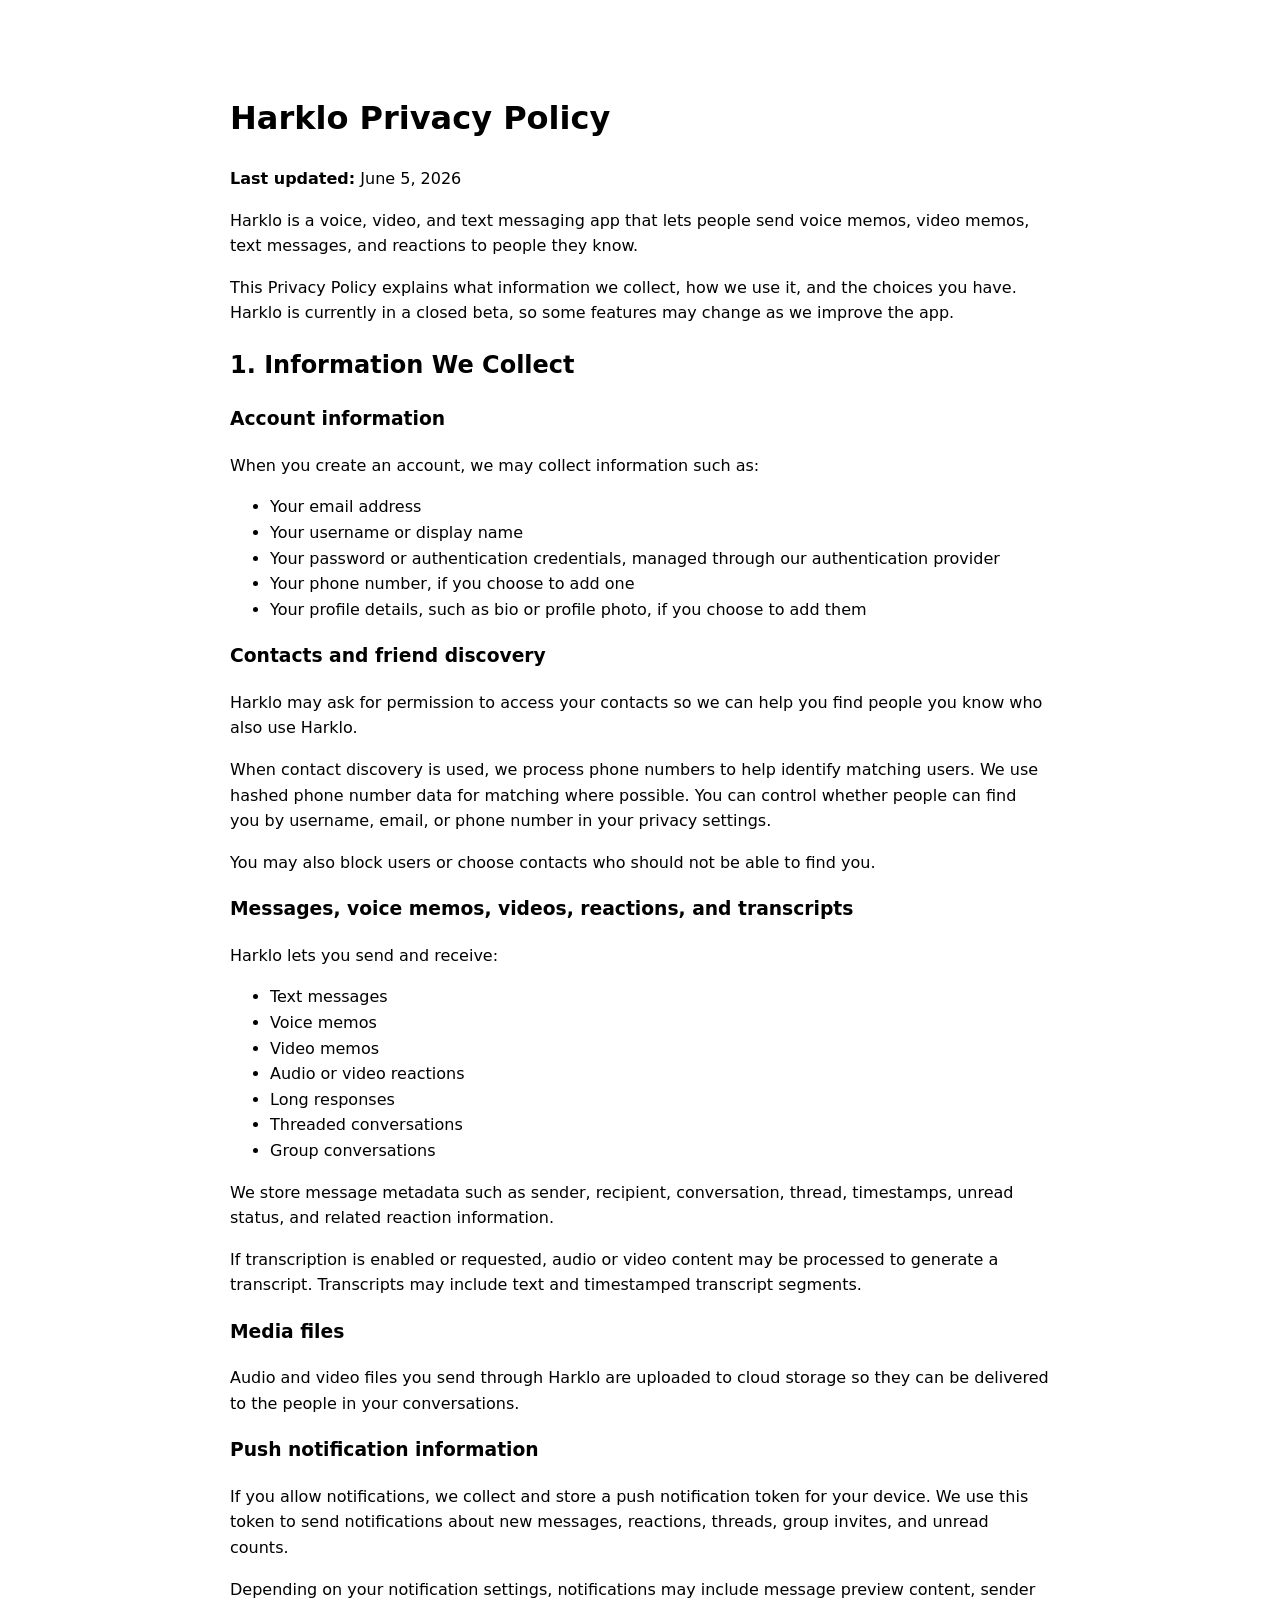
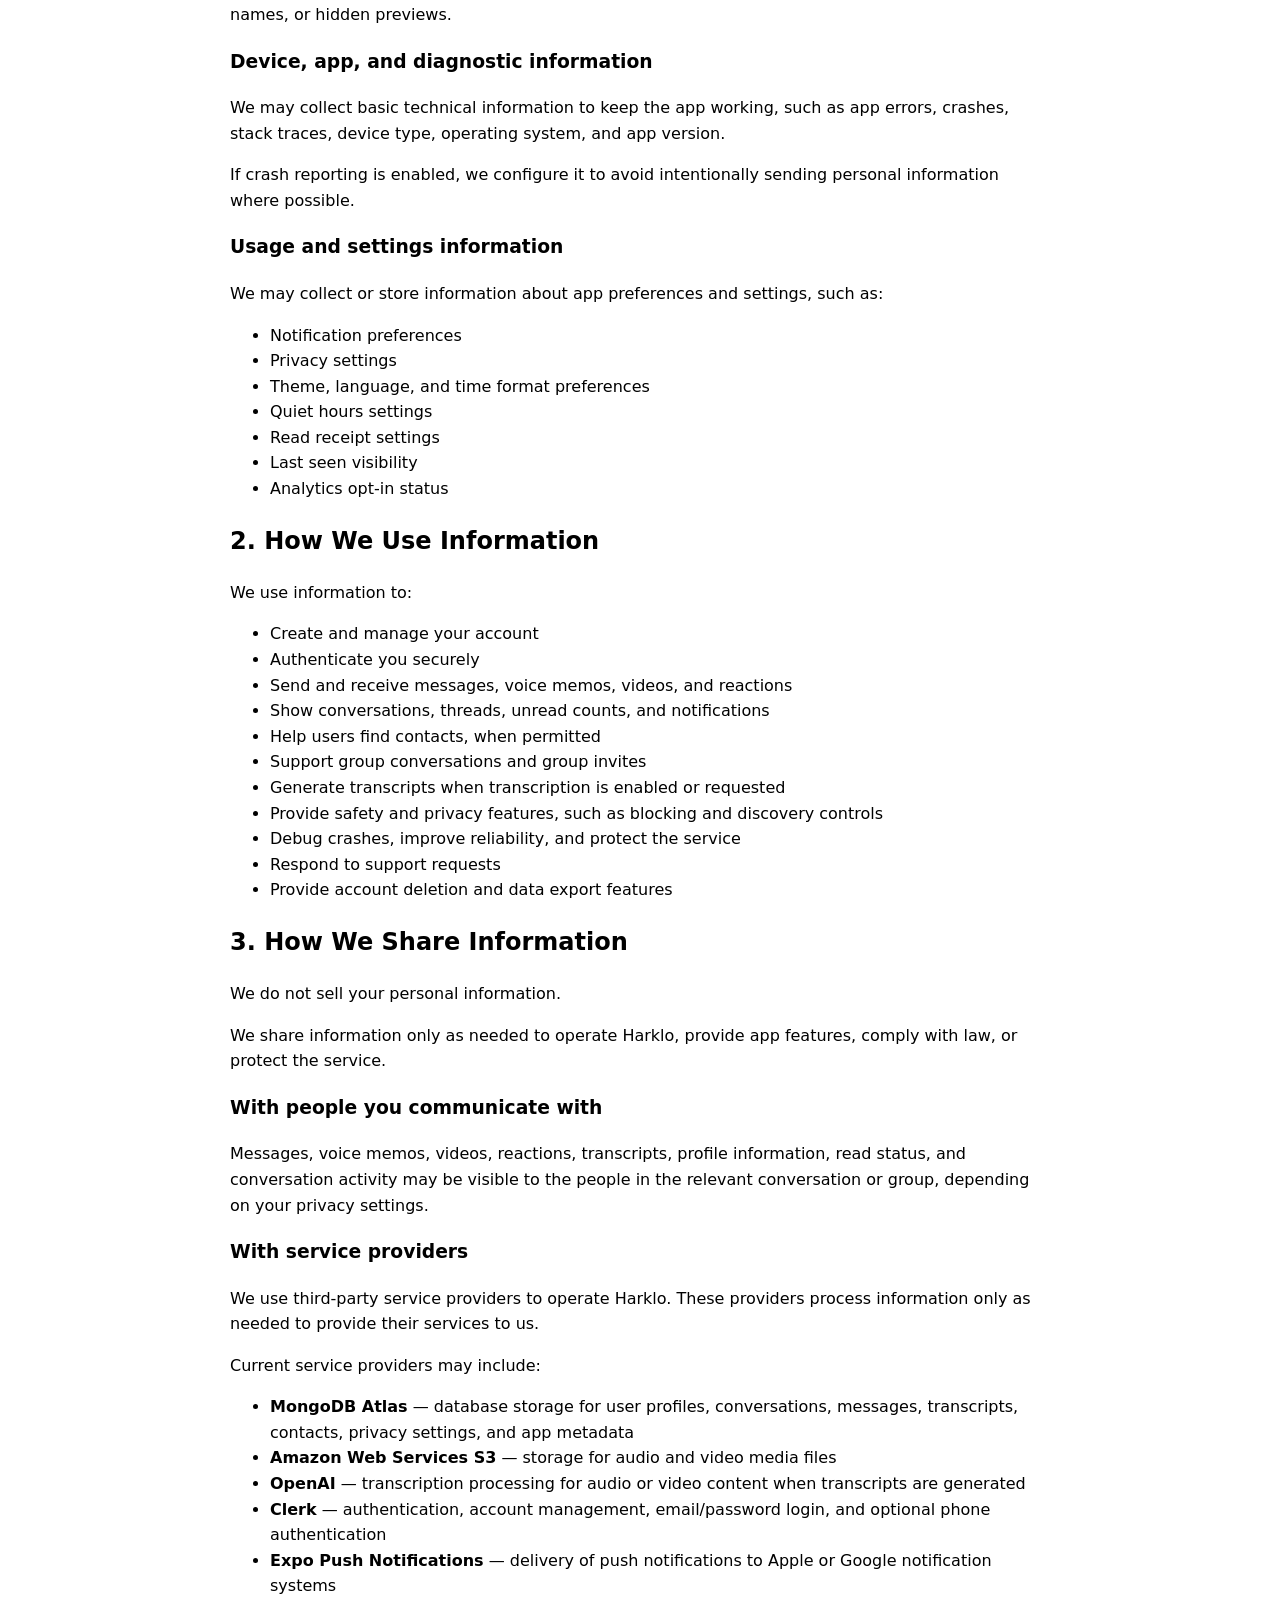
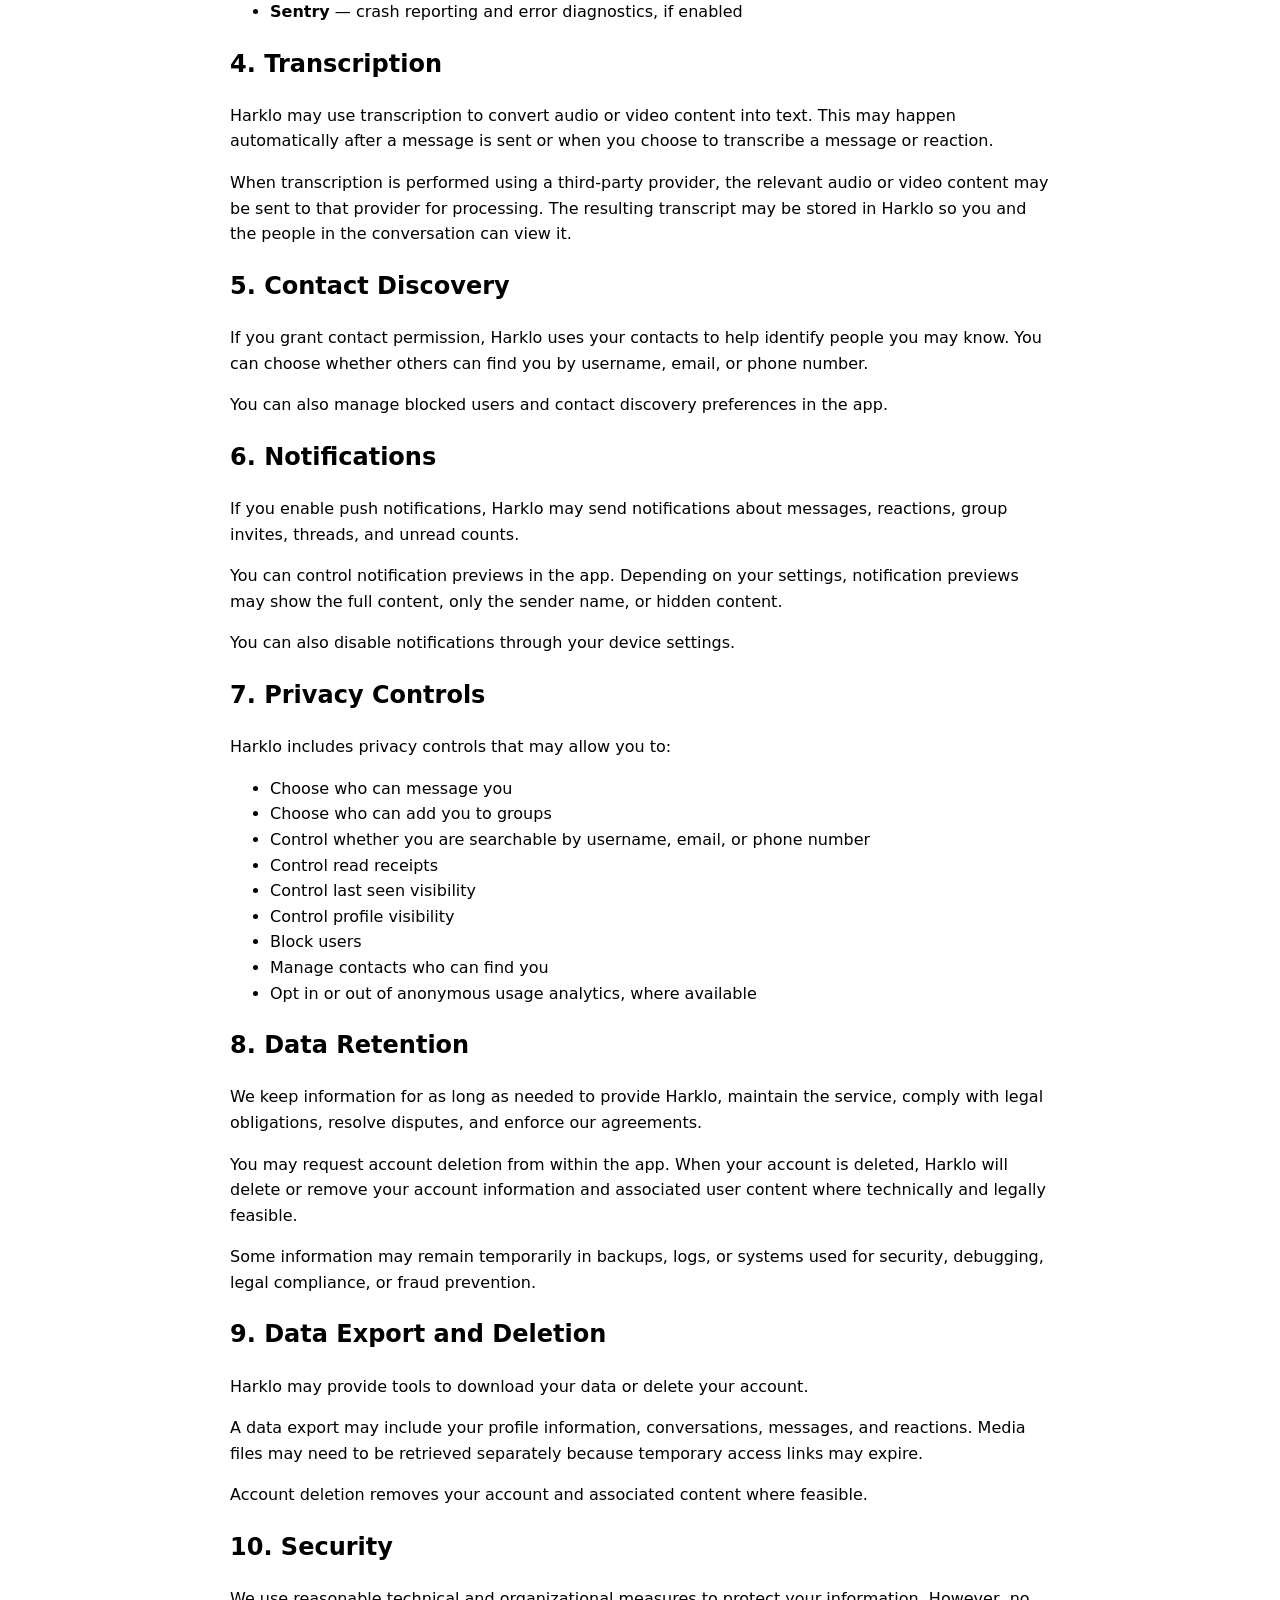
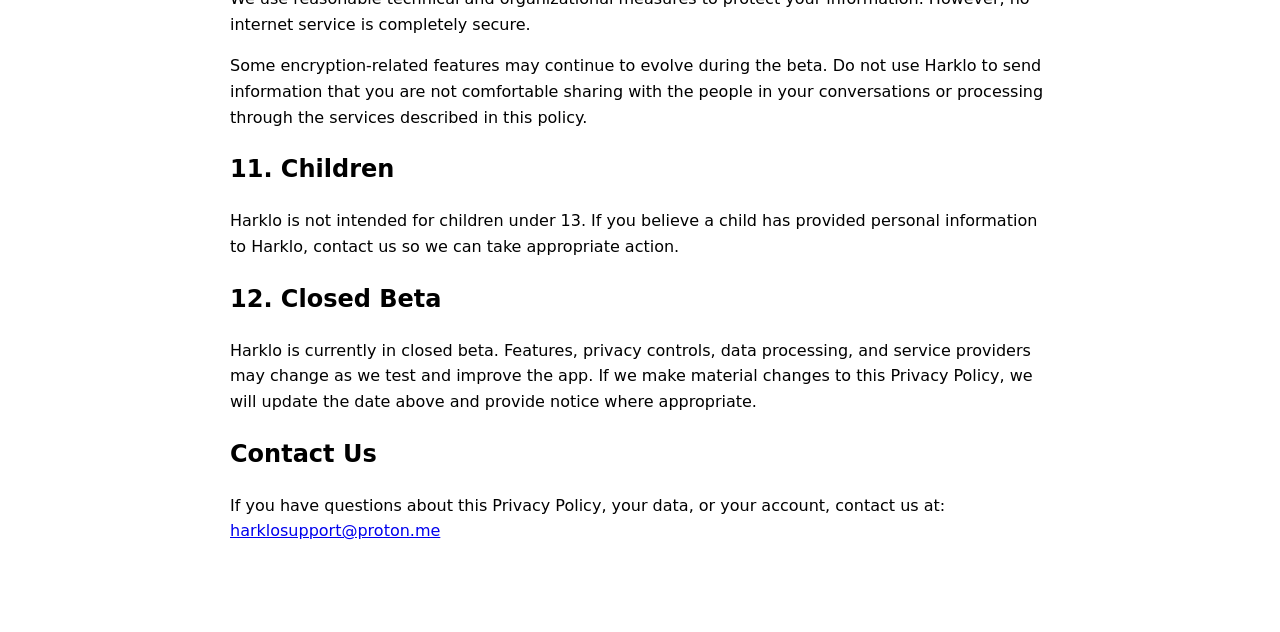
==== privacy/index.html @ ad3a37d3 "Add Harklo legal site" ====
<!doctype html>
<html>
  <head>
    <meta charset="utf-8" />
    <title>Harklo Privacy Policy</title>
    <meta name="viewport" content="width=device-width, initial-scale=1" />
  </head>
  <body style="font-family: system-ui; max-width: 820px; margin: 48px auto; padding: 24px; line-height: 1.6;">
    <h1>Harklo Privacy Policy</h1>

    <p><strong>Last updated:</strong> June 5, 2026</p>

   <p>
  Harklo is a voice, video, and text messaging app that lets people send
  voice memos, video memos, text messages, and reactions to people they know.
</p>

<p>
  This Privacy Policy explains what information we collect, how we use it,
  and the choices you have. Harklo is currently in a closed beta, so some
  features may change as we improve the app.
</p>

<h2>1. Information We Collect</h2>

<h3>Account information</h3>

<p>When you create an account, we may collect information such as:</p>

<ul>
  <li>Your email address</li>
  <li>Your username or display name</li>
  <li>Your password or authentication credentials, managed through our authentication provider</li>
  <li>Your phone number, if you choose to add one</li>
  <li>Your profile details, such as bio or profile photo, if you choose to add them</li>
</ul>

<h3>Contacts and friend discovery</h3>

<p>
  Harklo may ask for permission to access your contacts so we can help you
  find people you know who also use Harklo.
</p>

<p>
  When contact discovery is used, we process phone numbers to help identify
  matching users. We use hashed phone number data for matching where possible.
  You can control whether people can find you by username, email, or phone
  number in your privacy settings.
</p>

<p>
  You may also block users or choose contacts who should not be able to find you.
</p>

<h3>Messages, voice memos, videos, reactions, and transcripts</h3>

<p>Harklo lets you send and receive:</p>

<ul>
  <li>Text messages</li>
  <li>Voice memos</li>
  <li>Video memos</li>
  <li>Audio or video reactions</li>
  <li>Long responses</li>
  <li>Threaded conversations</li>
  <li>Group conversations</li>
</ul>

<p>
  We store message metadata such as sender, recipient, conversation, thread,
  timestamps, unread status, and related reaction information.
</p>

<p>
  If transcription is enabled or requested, audio or video content may be
  processed to generate a transcript. Transcripts may include text and
  timestamped transcript segments.
</p>

<h3>Media files</h3>

<p>
  Audio and video files you send through Harklo are uploaded to cloud storage
  so they can be delivered to the people in your conversations.
</p>

<h3>Push notification information</h3>

<p>
  If you allow notifications, we collect and store a push notification token
  for your device. We use this token to send notifications about new messages,
  reactions, threads, group invites, and unread counts.
</p>

<p>
  Depending on your notification settings, notifications may include message
  preview content, sender names, or hidden previews.
</p>

<h3>Device, app, and diagnostic information</h3>

<p>
  We may collect basic technical information to keep the app working, such as
  app errors, crashes, stack traces, device type, operating system, and app version.
</p>

<p>
  If crash reporting is enabled, we configure it to avoid intentionally sending
  personal information where possible.
</p>

<h3>Usage and settings information</h3>

<p>We may collect or store information about app preferences and settings, such as:</p>

<ul>
  <li>Notification preferences</li>
  <li>Privacy settings</li>
  <li>Theme, language, and time format preferences</li>
  <li>Quiet hours settings</li>
  <li>Read receipt settings</li>
  <li>Last seen visibility</li>
  <li>Analytics opt-in status</li>
</ul>

<h2>2. How We Use Information</h2>

<p>We use information to:</p>

<ul>
  <li>Create and manage your account</li>
  <li>Authenticate you securely</li>
  <li>Send and receive messages, voice memos, videos, and reactions</li>
  <li>Show conversations, threads, unread counts, and notifications</li>
  <li>Help users find contacts, when permitted</li>
  <li>Support group conversations and group invites</li>
  <li>Generate transcripts when transcription is enabled or requested</li>
  <li>Provide safety and privacy features, such as blocking and discovery controls</li>
  <li>Debug crashes, improve reliability, and protect the service</li>
  <li>Respond to support requests</li>
  <li>Provide account deletion and data export features</li>
</ul>

<h2>3. How We Share Information</h2>

<p>We do not sell your personal information.</p>

<p>
  We share information only as needed to operate Harklo, provide app features,
  comply with law, or protect the service.
</p>

<h3>With people you communicate with</h3>

<p>
  Messages, voice memos, videos, reactions, transcripts, profile information,
  read status, and conversation activity may be visible to the people in the
  relevant conversation or group, depending on your privacy settings.
</p>

<h3>With service providers</h3>

<p>
  We use third-party service providers to operate Harklo. These providers
  process information only as needed to provide their services to us.
</p>

<p>Current service providers may include:</p>

<ul>
  <li><strong>MongoDB Atlas</strong> — database storage for user profiles, conversations, messages, transcripts, contacts, privacy settings, and app metadata</li>
  <li><strong>Amazon Web Services S3</strong> — storage for audio and video media files</li>
  <li><strong>OpenAI</strong> — transcription processing for audio or video content when transcripts are generated</li>
  <li><strong>Clerk</strong> — authentication, account management, email/password login, and optional phone authentication</li>
  <li><strong>Expo Push Notifications</strong> — delivery of push notifications to Apple or Google notification systems</li>
  <li><strong>Sentry</strong> — crash reporting and error diagnostics, if enabled</li>
</ul>

<h2>4. Transcription</h2>

<p>
  Harklo may use transcription to convert audio or video content into text.
  This may happen automatically after a message is sent or when you choose to
  transcribe a message or reaction.
</p>

<p>
  When transcription is performed using a third-party provider, the relevant
  audio or video content may be sent to that provider for processing. The
  resulting transcript may be stored in Harklo so you and the people in the
  conversation can view it.
</p>

<h2>5. Contact Discovery</h2>

<p>
  If you grant contact permission, Harklo uses your contacts to help identify
  people you may know. You can choose whether others can find you by username,
  email, or phone number.
</p>

<p>
  You can also manage blocked users and contact discovery preferences in the app.
</p>

<h2>6. Notifications</h2>

<p>
  If you enable push notifications, Harklo may send notifications about messages,
  reactions, group invites, threads, and unread counts.
</p>

<p>
  You can control notification previews in the app. Depending on your settings,
  notification previews may show the full content, only the sender name, or
  hidden content.
</p>

<p>You can also disable notifications through your device settings.</p>

<h2>7. Privacy Controls</h2>

<p>Harklo includes privacy controls that may allow you to:</p>

<ul>
  <li>Choose who can message you</li>
  <li>Choose who can add you to groups</li>
  <li>Control whether you are searchable by username, email, or phone number</li>
  <li>Control read receipts</li>
  <li>Control last seen visibility</li>
  <li>Control profile visibility</li>
  <li>Block users</li>
  <li>Manage contacts who can find you</li>
  <li>Opt in or out of anonymous usage analytics, where available</li>
</ul>

<h2>8. Data Retention</h2>

<p>
  We keep information for as long as needed to provide Harklo, maintain the
  service, comply with legal obligations, resolve disputes, and enforce our agreements.
</p>

<p>
  You may request account deletion from within the app. When your account is
  deleted, Harklo will delete or remove your account information and associated
  user content where technically and legally feasible.
</p>

<p>
  Some information may remain temporarily in backups, logs, or systems used
  for security, debugging, legal compliance, or fraud prevention.
</p>

<h2>9. Data Export and Deletion</h2>

<p>
  Harklo may provide tools to download your data or delete your account.
</p>

<p>
  A data export may include your profile information, conversations, messages,
  and reactions. Media files may need to be retrieved separately because
  temporary access links may expire.
</p>

<p>
  Account deletion removes your account and associated content where feasible.
</p>

<h2>10. Security</h2>

<p>
  We use reasonable technical and organizational measures to protect your
  information. However, no internet service is completely secure.
</p>

<p>
  Some encryption-related features may continue to evolve during the beta.
  Do not use Harklo to send information that you are not comfortable sharing
  with the people in your conversations or processing through the services
  described in this policy.
</p>

<h2>11. Children</h2>

<p>
  Harklo is not intended for children under 13. If you believe a child has
  provided personal information to Harklo, contact us so we can take appropriate action.
</p>

<h2>12. Closed Beta</h2>

<p>
  Harklo is currently in closed beta. Features, privacy controls, data processing,
  and service providers may change as we test and improve the app. If we make
  material changes to this Privacy Policy, we will update the date above and
  provide notice where appropriate.
</p>
    <h2>Contact Us</h2>
    <p>
      If you have questions about this Privacy Policy, your data, or your account,
      contact us at:
      <a href="mailto:harklosupport@proton.me">harklosupport@proton.me</a>
    </p>
  </body>
</html>
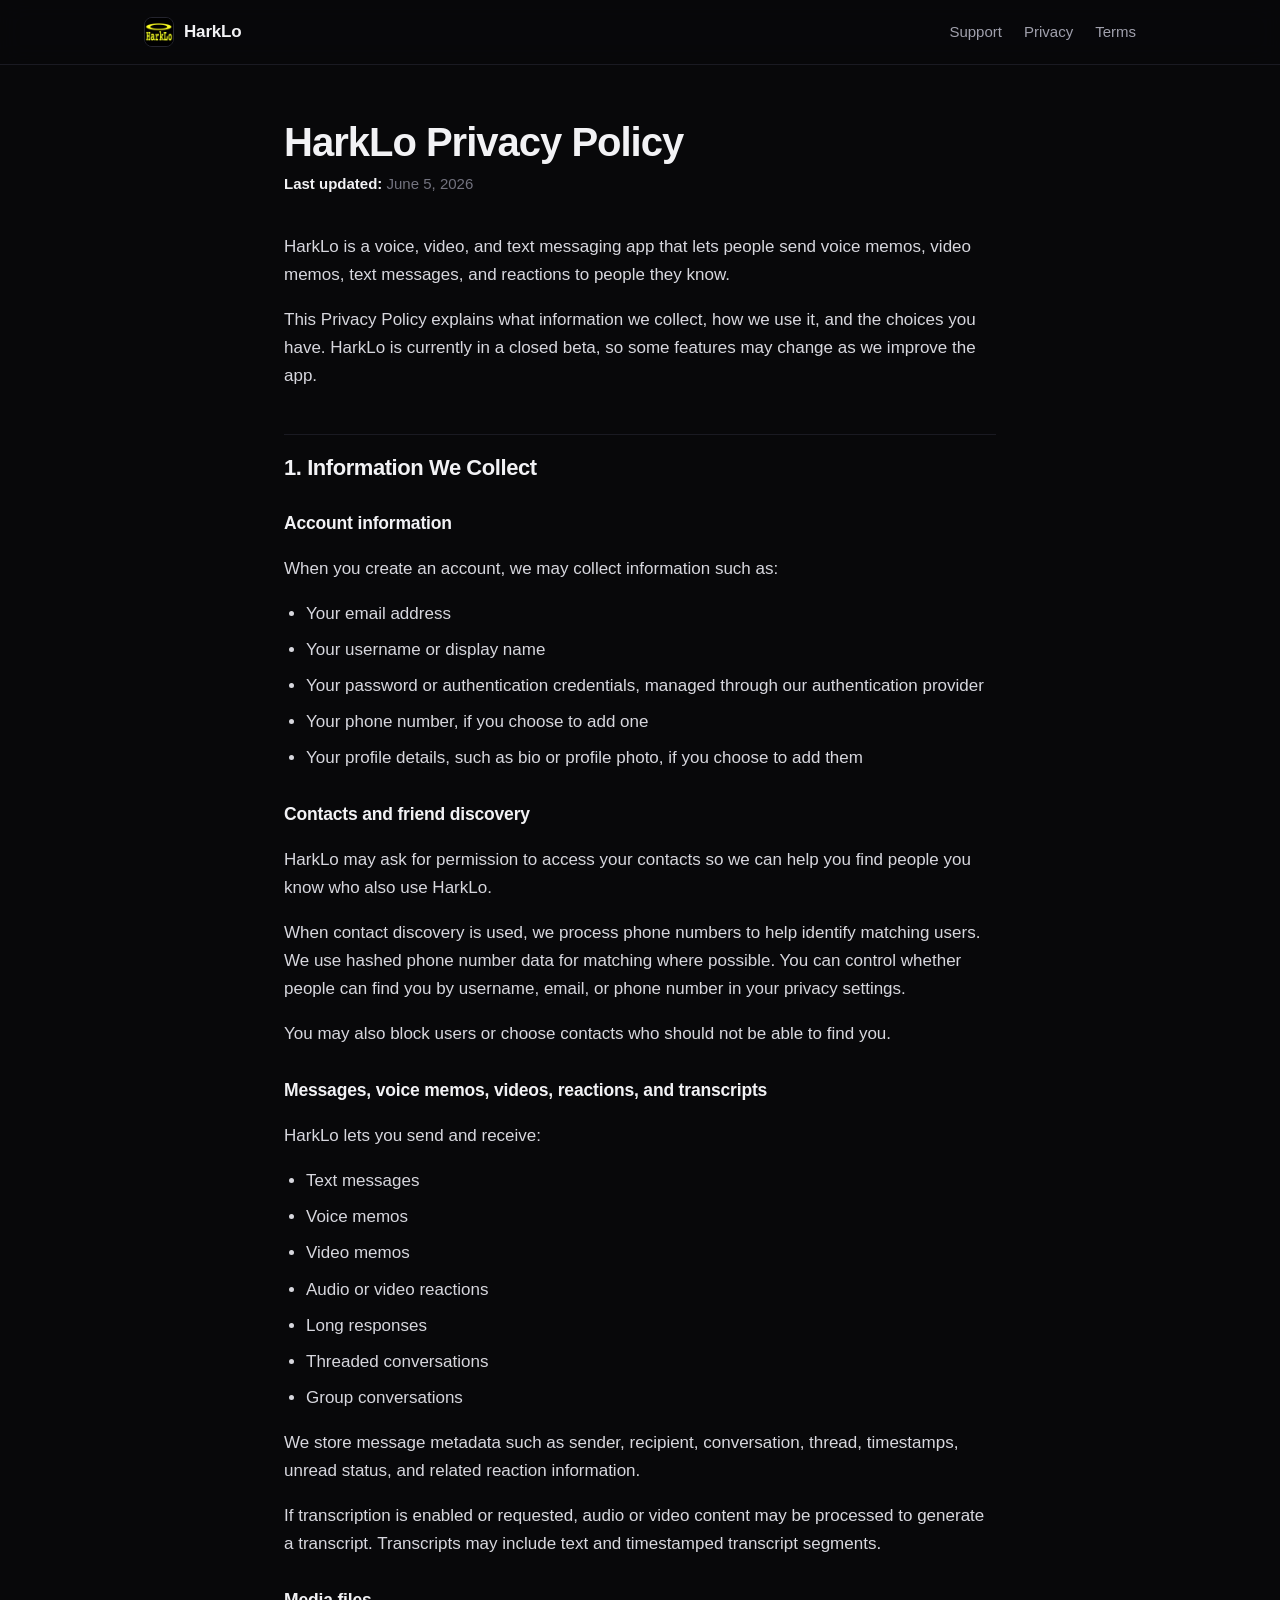
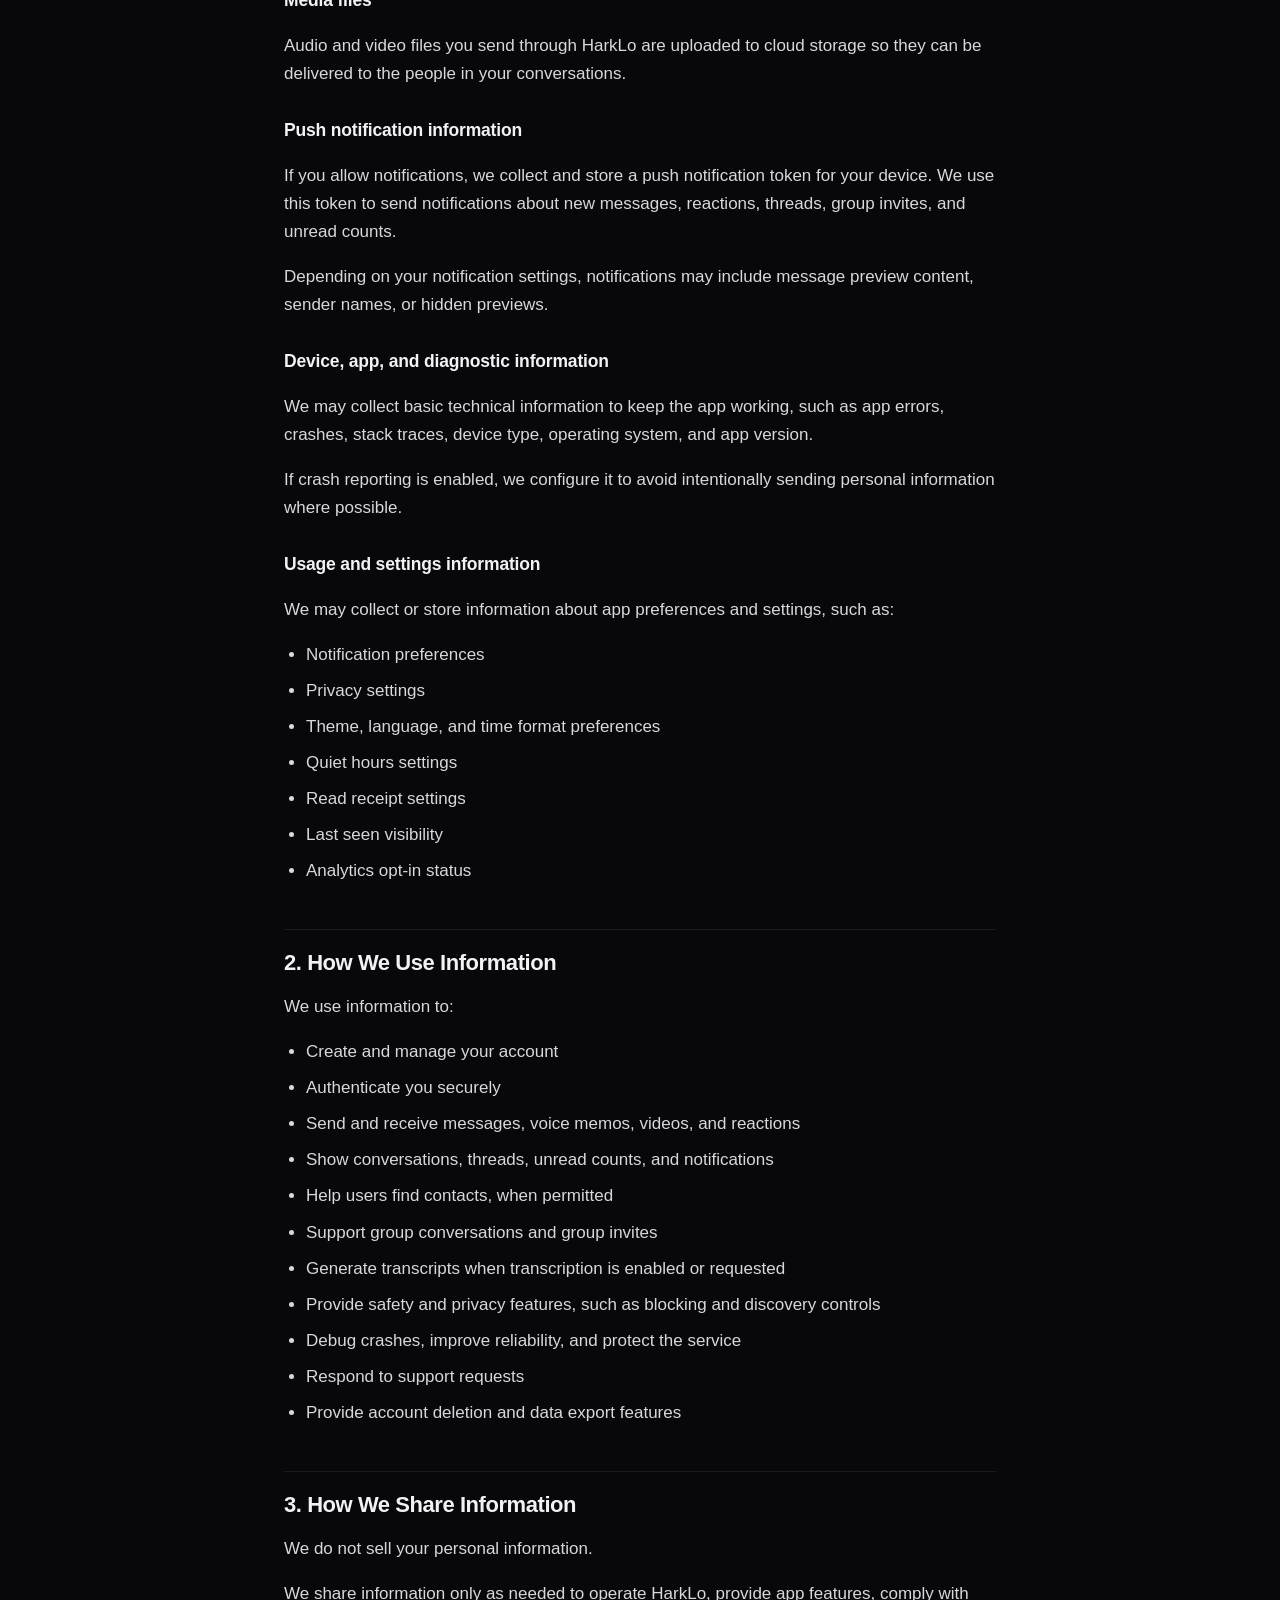
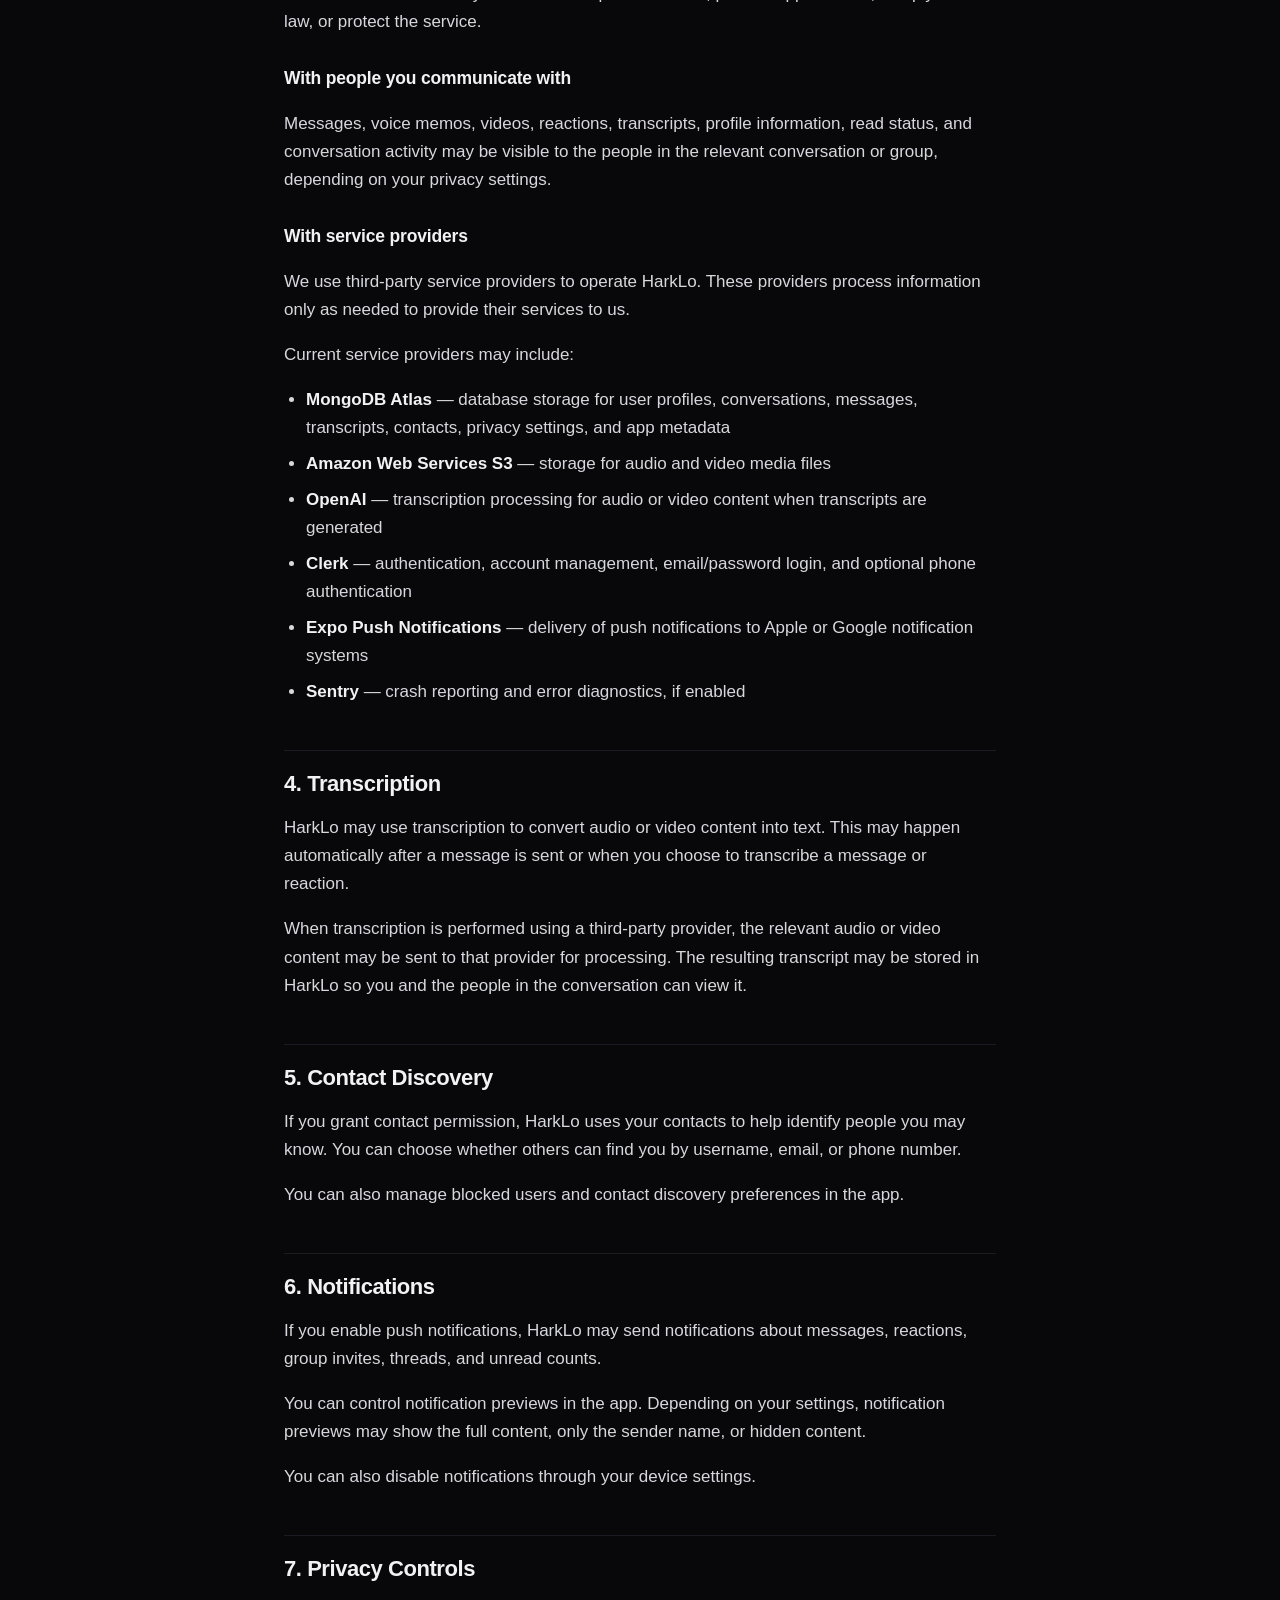
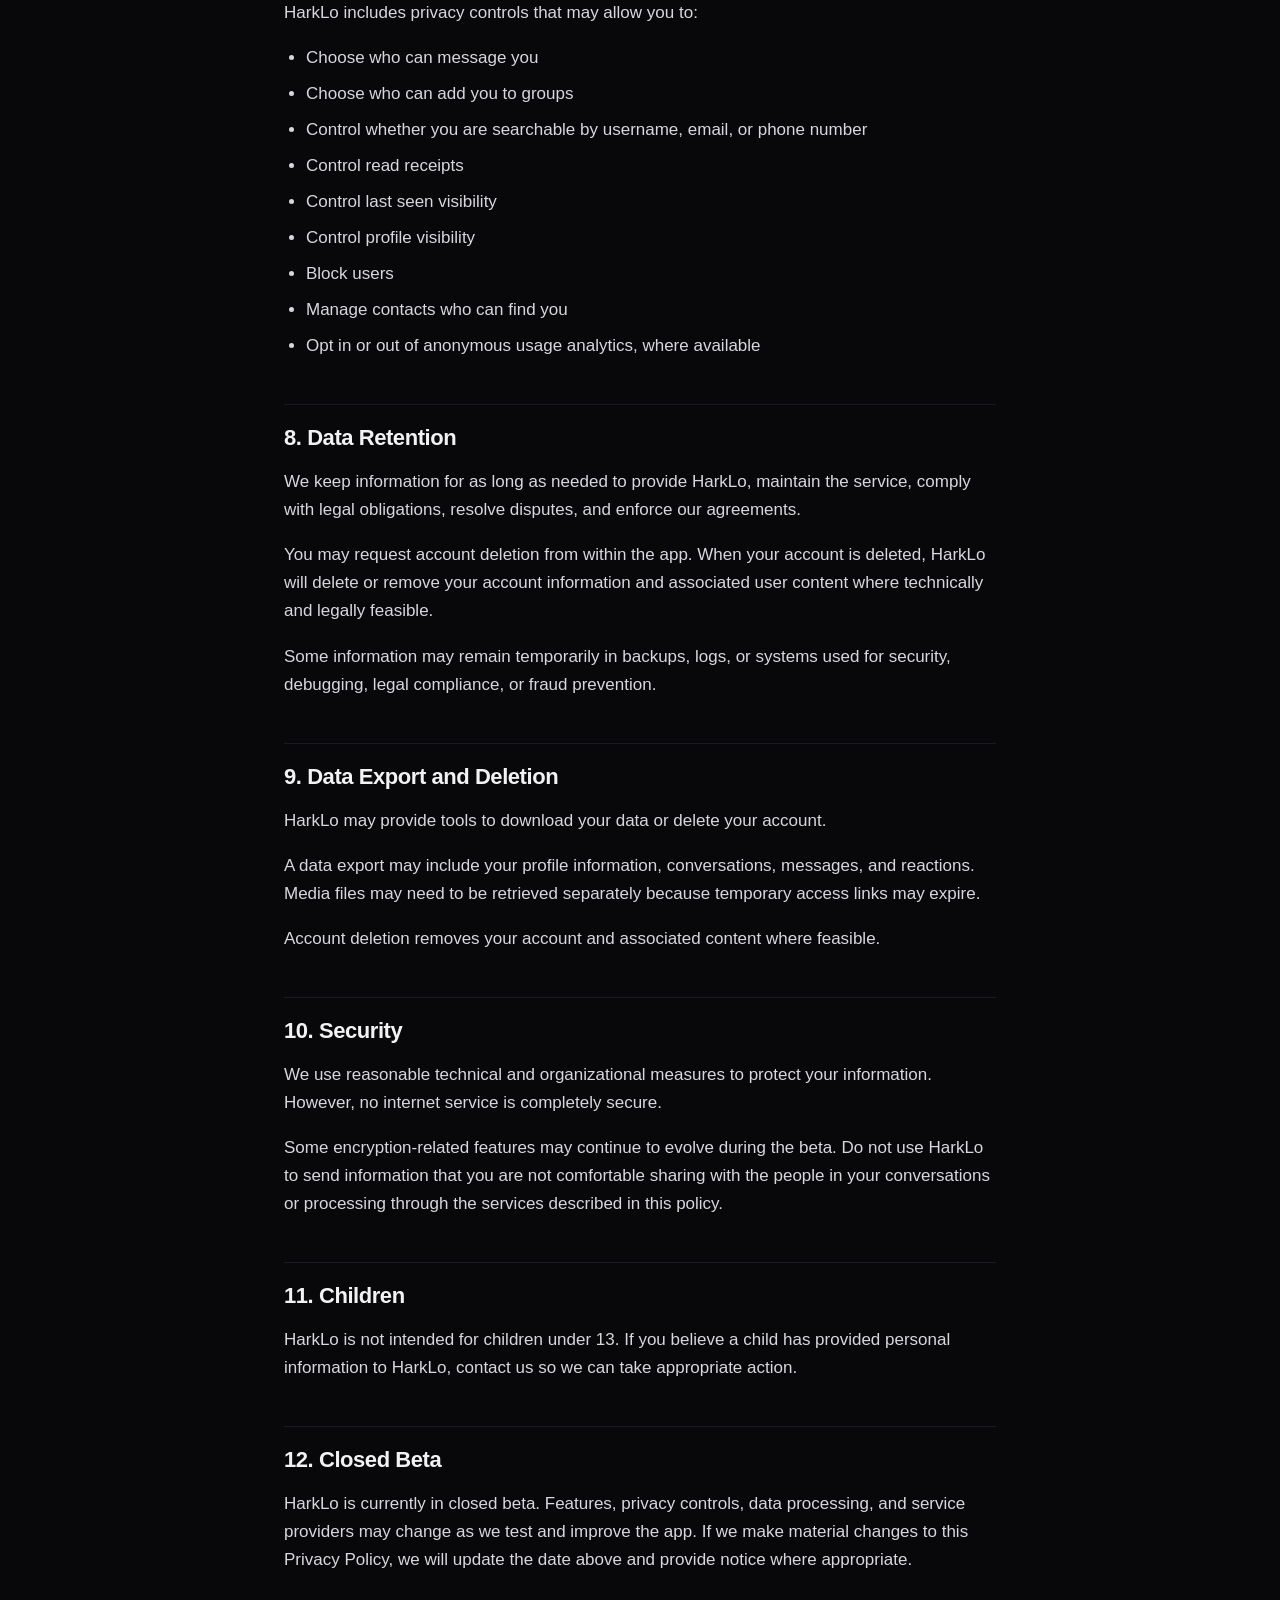
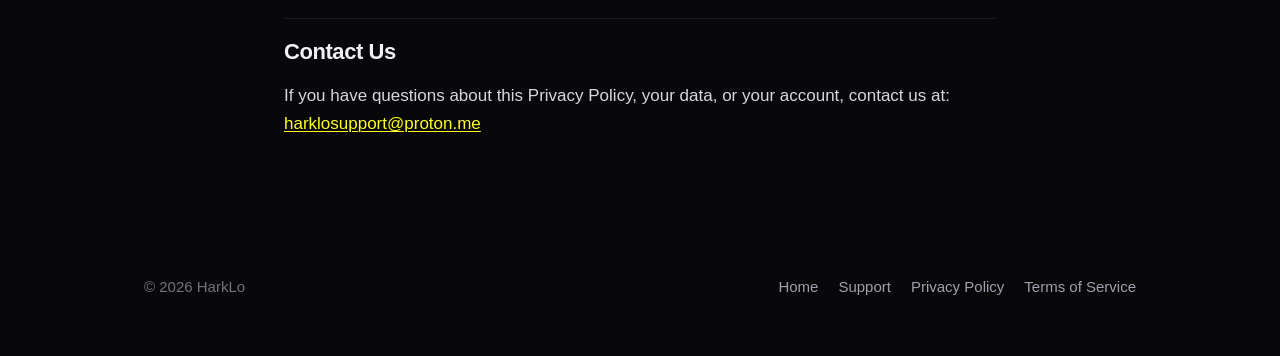
==== commit aad391b4: "Build a real landing page and restyle the legal pages The site was an unstyled page with a tagline a" ====
--- a/privacy/index.html
+++ b/privacy/index.html
@@ -2,22 +2,40 @@
 <html>
   <head>
     <meta charset="utf-8" />
-    <title>Harklo Privacy Policy</title>
+    <title>HarkLo Privacy Policy</title>
     <meta name="viewport" content="width=device-width, initial-scale=1" />
+    <link rel="icon" href="/favicon.png" />
+    <link rel="apple-touch-icon" href="/img/apple-touch-icon.png" />
+    <link rel="stylesheet" href="/style.css" />
   </head>
-  <body style="font-family: system-ui; max-width: 820px; margin: 48px auto; padding: 24px; line-height: 1.6;">
-    <h1>Harklo Privacy Policy</h1>
-
-    <p><strong>Last updated:</strong> June 5, 2026</p>
+  <body>
+    <header class="site-header">
+      <div class="wrap">
+        <a class="brand" href="/">
+          <img src="/img/icon.png" alt="" />
+          HarkLo
+        </a>
+        <nav class="site-nav">
+          <a href="/support">Support</a>
+          <a href="/privacy" class="hide-sm">Privacy</a>
+          <a href="/terms" class="hide-sm">Terms</a>
+        </nav>
+      </div>
+    </header>
+
+    <main class="doc">
+    <h1>HarkLo Privacy Policy</h1>
+
+    <p class="updated"><strong>Last updated:</strong> June 5, 2026</p>
 
    <p>
-  Harklo is a voice, video, and text messaging app that lets people send
+  HarkLo is a voice, video, and text messaging app that lets people send
   voice memos, video memos, text messages, and reactions to people they know.
 </p>
 
 <p>
   This Privacy Policy explains what information we collect, how we use it,
-  and the choices you have. Harklo is currently in a closed beta, so some
+  and the choices you have. HarkLo is currently in a closed beta, so some
   features may change as we improve the app.
 </p>
 
@@ -38,8 +56,8 @@
 <h3>Contacts and friend discovery</h3>
 
 <p>
-  Harklo may ask for permission to access your contacts so we can help you
-  find people you know who also use Harklo.
+  HarkLo may ask for permission to access your contacts so we can help you
+  find people you know who also use HarkLo.
 </p>
 
 <p>
@@ -55,7 +73,7 @@
 
 <h3>Messages, voice memos, videos, reactions, and transcripts</h3>
 
-<p>Harklo lets you send and receive:</p>
+<p>HarkLo lets you send and receive:</p>
 
 <ul>
   <li>Text messages</li>
@@ -81,7 +99,7 @@
 <h3>Media files</h3>
 
 <p>
-  Audio and video files you send through Harklo are uploaded to cloud storage
+  Audio and video files you send through HarkLo are uploaded to cloud storage
   so they can be delivered to the people in your conversations.
 </p>
 
@@ -147,7 +165,7 @@
 <p>We do not sell your personal information.</p>
 
 <p>
-  We share information only as needed to operate Harklo, provide app features,
+  We share information only as needed to operate HarkLo, provide app features,
   comply with law, or protect the service.
 </p>
 
@@ -162,7 +180,7 @@
 <h3>With service providers</h3>
 
 <p>
-  We use third-party service providers to operate Harklo. These providers
+  We use third-party service providers to operate HarkLo. These providers
   process information only as needed to provide their services to us.
 </p>
 
@@ -180,7 +198,7 @@
 <h2>4. Transcription</h2>
 
 <p>
-  Harklo may use transcription to convert audio or video content into text.
+  HarkLo may use transcription to convert audio or video content into text.
   This may happen automatically after a message is sent or when you choose to
   transcribe a message or reaction.
 </p>
@@ -188,14 +206,14 @@
 <p>
   When transcription is performed using a third-party provider, the relevant
   audio or video content may be sent to that provider for processing. The
-  resulting transcript may be stored in Harklo so you and the people in the
+  resulting transcript may be stored in HarkLo so you and the people in the
   conversation can view it.
 </p>
 
 <h2>5. Contact Discovery</h2>
 
 <p>
-  If you grant contact permission, Harklo uses your contacts to help identify
+  If you grant contact permission, HarkLo uses your contacts to help identify
   people you may know. You can choose whether others can find you by username,
   email, or phone number.
 </p>
@@ -207,7 +225,7 @@
 <h2>6. Notifications</h2>
 
 <p>
-  If you enable push notifications, Harklo may send notifications about messages,
+  If you enable push notifications, HarkLo may send notifications about messages,
   reactions, group invites, threads, and unread counts.
 </p>
 
@@ -221,7 +239,7 @@
 
 <h2>7. Privacy Controls</h2>
 
-<p>Harklo includes privacy controls that may allow you to:</p>
+<p>HarkLo includes privacy controls that may allow you to:</p>
 
 <ul>
   <li>Choose who can message you</li>
@@ -238,13 +256,13 @@
 <h2>8. Data Retention</h2>
 
 <p>
-  We keep information for as long as needed to provide Harklo, maintain the
+  We keep information for as long as needed to provide HarkLo, maintain the
   service, comply with legal obligations, resolve disputes, and enforce our agreements.
 </p>
 
 <p>
   You may request account deletion from within the app. When your account is
-  deleted, Harklo will delete or remove your account information and associated
+  deleted, HarkLo will delete or remove your account information and associated
   user content where technically and legally feasible.
 </p>
 
@@ -256,7 +274,7 @@
 <h2>9. Data Export and Deletion</h2>
 
 <p>
-  Harklo may provide tools to download your data or delete your account.
+  HarkLo may provide tools to download your data or delete your account.
 </p>
 
 <p>
@@ -278,7 +296,7 @@
 
 <p>
   Some encryption-related features may continue to evolve during the beta.
-  Do not use Harklo to send information that you are not comfortable sharing
+  Do not use HarkLo to send information that you are not comfortable sharing
   with the people in your conversations or processing through the services
   described in this policy.
 </p>
@@ -286,14 +304,14 @@
 <h2>11. Children</h2>
 
 <p>
-  Harklo is not intended for children under 13. If you believe a child has
-  provided personal information to Harklo, contact us so we can take appropriate action.
+  HarkLo is not intended for children under 13. If you believe a child has
+  provided personal information to HarkLo, contact us so we can take appropriate action.
 </p>
 
 <h2>12. Closed Beta</h2>
 
 <p>
-  Harklo is currently in closed beta. Features, privacy controls, data processing,
+  HarkLo is currently in closed beta. Features, privacy controls, data processing,
   and service providers may change as we test and improve the app. If we make
   material changes to this Privacy Policy, we will update the date above and
   provide notice where appropriate.
@@ -304,5 +322,18 @@
       contact us at:
       <a href="mailto:harklosupport@proton.me">harklosupport@proton.me</a>
     </p>
+    </main>
+
+    <footer class="site-footer">
+      <div class="wrap">
+        <div>&copy; 2026 HarkLo</div>
+        <nav class="footer-links">
+          <a href="/">Home</a>
+          <a href="/support">Support</a>
+          <a href="/privacy">Privacy Policy</a>
+          <a href="/terms">Terms of Service</a>
+        </nav>
+      </div>
+    </footer>
   </body>
 </html>
--- a/style.css
+++ b/style.css
@@ -0,0 +1,328 @@
+/* HarkLo — shared styles for the landing page and the legal pages. */
+
+:root {
+  color-scheme: dark;
+
+  --bg: #08080a;
+  --bg-2: #0e0e12;
+  --surface: #131319;
+  --line: #24242e;
+  --line-soft: #1a1a22;
+
+  --ink: #f2f2f5;
+  --muted: #a0a0ad;
+  --dim: #73737f;
+
+  --accent: #ffff22;
+  --accent-ink: #12120a;
+
+  --radius: 14px;
+  --radius-lg: 22px;
+  --wrap: 1040px;
+
+  --sans: -apple-system, BlinkMacSystemFont, "Segoe UI", Inter, Roboto,
+    "Helvetica Neue", Arial, sans-serif;
+}
+
+* { box-sizing: border-box; }
+
+html { -webkit-text-size-adjust: 100%; }
+
+body {
+  margin: 0;
+  background: var(--bg);
+  color: var(--ink);
+  font-family: var(--sans);
+  font-size: 17px;
+  line-height: 1.65;
+  -webkit-font-smoothing: antialiased;
+}
+
+a { color: var(--accent); text-decoration-thickness: 1px; text-underline-offset: 2px; }
+a:hover { text-decoration: none; }
+
+img { max-width: 100%; height: auto; display: block; }
+
+.wrap {
+  max-width: var(--wrap);
+  margin: 0 auto;
+  padding: 0 24px;
+}
+
+/* ---------- site header ---------- */
+
+.site-header {
+  position: sticky;
+  top: 0;
+  z-index: 10;
+  background: rgba(8, 8, 10, 0.82);
+  backdrop-filter: saturate(140%) blur(12px);
+  border-bottom: 1px solid var(--line-soft);
+}
+
+.site-header .wrap {
+  display: flex;
+  align-items: center;
+  justify-content: space-between;
+  gap: 16px;
+  height: 64px;
+}
+
+.brand {
+  display: inline-flex;
+  align-items: center;
+  gap: 10px;
+  color: var(--ink);
+  text-decoration: none;
+  font-weight: 700;
+  letter-spacing: -0.01em;
+}
+
+.brand img {
+  width: 30px;
+  height: 30px;
+  border-radius: 8px;
+  border: 1px solid var(--line);
+}
+
+.site-nav {
+  display: flex;
+  align-items: center;
+  gap: 22px;
+  font-size: 15px;
+}
+
+.site-nav a { color: var(--muted); text-decoration: none; }
+.site-nav a:hover { color: var(--ink); }
+
+@media (max-width: 560px) {
+  .site-nav .hide-sm { display: none; }
+}
+
+/* ---------- hero ---------- */
+
+.hero {
+  padding: 72px 0 48px;
+  border-bottom: 1px solid var(--line-soft);
+  background:
+    radial-gradient(900px 420px at 15% -10%, rgba(255, 255, 34, 0.09), transparent 62%),
+    radial-gradient(700px 400px at 95% 0%, rgba(43, 111, 255, 0.10), transparent 60%);
+}
+
+.hero .wrap {
+  display: grid;
+  grid-template-columns: 1.05fr 0.95fr;
+  gap: 56px;
+  align-items: center;
+}
+
+.pill {
+  display: inline-flex;
+  align-items: center;
+  gap: 8px;
+  padding: 5px 12px;
+  border: 1px solid var(--line);
+  border-radius: 999px;
+  background: var(--surface);
+  color: var(--muted);
+  font-size: 13px;
+  letter-spacing: 0.02em;
+}
+
+.pill .dot {
+  width: 7px;
+  height: 7px;
+  border-radius: 50%;
+  background: var(--accent);
+}
+
+h1 {
+  font-size: clamp(34px, 5.2vw, 54px);
+  line-height: 1.08;
+  letter-spacing: -0.025em;
+  margin: 20px 0 0;
+  font-weight: 800;
+}
+
+.hero p.lede {
+  color: var(--muted);
+  font-size: 19px;
+  margin: 18px 0 0;
+  max-width: 34em;
+}
+
+.cta-row {
+  display: flex;
+  flex-wrap: wrap;
+  gap: 12px;
+  margin-top: 30px;
+}
+
+.btn {
+  display: inline-flex;
+  align-items: center;
+  justify-content: center;
+  gap: 8px;
+  padding: 12px 22px;
+  border-radius: 999px;
+  font-weight: 650;
+  font-size: 16px;
+  text-decoration: none;
+  border: 1px solid transparent;
+  transition: transform 0.12s ease, background 0.12s ease, border-color 0.12s ease;
+}
+
+.btn-primary { background: var(--accent); color: var(--accent-ink); }
+.btn-primary:hover { transform: translateY(-1px); }
+
+.btn-ghost { border-color: var(--line); color: var(--ink); background: var(--surface); }
+.btn-ghost:hover { border-color: var(--dim); }
+
+.hero-note { margin-top: 14px; font-size: 14px; color: var(--dim); }
+
+/* ---------- phone frame ---------- */
+
+.phone {
+  width: 100%;
+  max-width: 320px;
+  margin: 0 auto;
+  border: 1px solid var(--line);
+  border-radius: 34px;
+  padding: 8px;
+  background: linear-gradient(180deg, #1a1a22, #0b0b0f);
+  box-shadow: 0 30px 70px -30px rgba(0, 0, 0, 0.95);
+}
+
+.phone img {
+  border-radius: 26px;
+  width: 100%;
+}
+
+/* ---------- sections ---------- */
+
+section { padding: 76px 0; border-bottom: 1px solid var(--line-soft); }
+
+.section-label {
+  color: var(--accent);
+  font-size: 13px;
+  font-weight: 700;
+  letter-spacing: 0.1em;
+  text-transform: uppercase;
+  margin: 0 0 10px;
+}
+
+h2 {
+  font-size: clamp(26px, 3.4vw, 34px);
+  line-height: 1.18;
+  letter-spacing: -0.02em;
+  margin: 0 0 12px;
+  font-weight: 750;
+}
+
+.section-lede { color: var(--muted); margin: 0 0 44px; max-width: 46em; }
+
+.steps {
+  display: grid;
+  grid-template-columns: repeat(3, 1fr);
+  gap: 32px;
+}
+
+.step img {
+  border-radius: 18px;
+  border: 1px solid var(--line);
+  width: 100%;
+  aspect-ratio: 3 / 4;
+  object-fit: cover;
+  object-position: center top;
+}
+
+.step img.crop-bottom { object-position: center bottom; }
+
+.step-n {
+  display: inline-flex;
+  align-items: center;
+  justify-content: center;
+  width: 26px;
+  height: 26px;
+  border-radius: 50%;
+  background: var(--accent);
+  color: var(--accent-ink);
+  font-size: 14px;
+  font-weight: 750;
+  margin-bottom: 12px;
+}
+
+.step h3 { margin: 16px 0 6px; font-size: 19px; letter-spacing: -0.01em; }
+.step p { margin: 0; color: var(--muted); font-size: 16px; }
+
+.cards {
+  display: grid;
+  grid-template-columns: repeat(3, 1fr);
+  gap: 18px;
+}
+
+.card {
+  background: var(--surface);
+  border: 1px solid var(--line-soft);
+  border-radius: var(--radius);
+  padding: 22px;
+}
+
+.card h3 { margin: 0 0 6px; font-size: 17px; letter-spacing: -0.01em; }
+.card p { margin: 0; color: var(--muted); font-size: 15.5px; line-height: 1.6; }
+
+@media (max-width: 860px) {
+  .hero { padding-top: 52px; }
+  .hero .wrap { grid-template-columns: 1fr; gap: 40px; }
+  .hero-visual { order: 2; }
+  .steps, .cards { grid-template-columns: 1fr; gap: 28px; }
+  section { padding: 56px 0; }
+}
+
+/* ---------- footer ---------- */
+
+.site-footer { padding: 40px 0 56px; color: var(--dim); font-size: 15px; }
+
+.site-footer .wrap {
+  display: flex;
+  flex-wrap: wrap;
+  gap: 14px 26px;
+  align-items: center;
+  justify-content: space-between;
+}
+
+.footer-links { display: flex; flex-wrap: wrap; gap: 20px; }
+.site-footer a { color: var(--muted); text-decoration: none; }
+.site-footer a:hover { color: var(--ink); }
+
+/* ---------- legal / support documents ---------- */
+
+.doc {
+  max-width: 760px;
+  margin: 0 auto;
+  padding: 56px 24px 80px;
+}
+
+.doc h1 {
+  font-size: clamp(30px, 4vw, 40px);
+  margin: 0 0 8px;
+}
+
+.doc .updated {
+  color: var(--dim);
+  font-size: 15px;
+  margin: 0 0 36px;
+}
+
+.doc h2 {
+  font-size: 22px;
+  margin: 44px 0 10px;
+  padding-top: 20px;
+  border-top: 1px solid var(--line-soft);
+}
+
+.doc h3 { font-size: 17.5px; margin: 28px 0 6px; letter-spacing: -0.01em; }
+.doc p, .doc li { color: #d7d7de; }
+.doc ul, .doc ol { padding-left: 22px; }
+.doc li { margin-bottom: 8px; }
+.doc strong { color: var(--ink); }
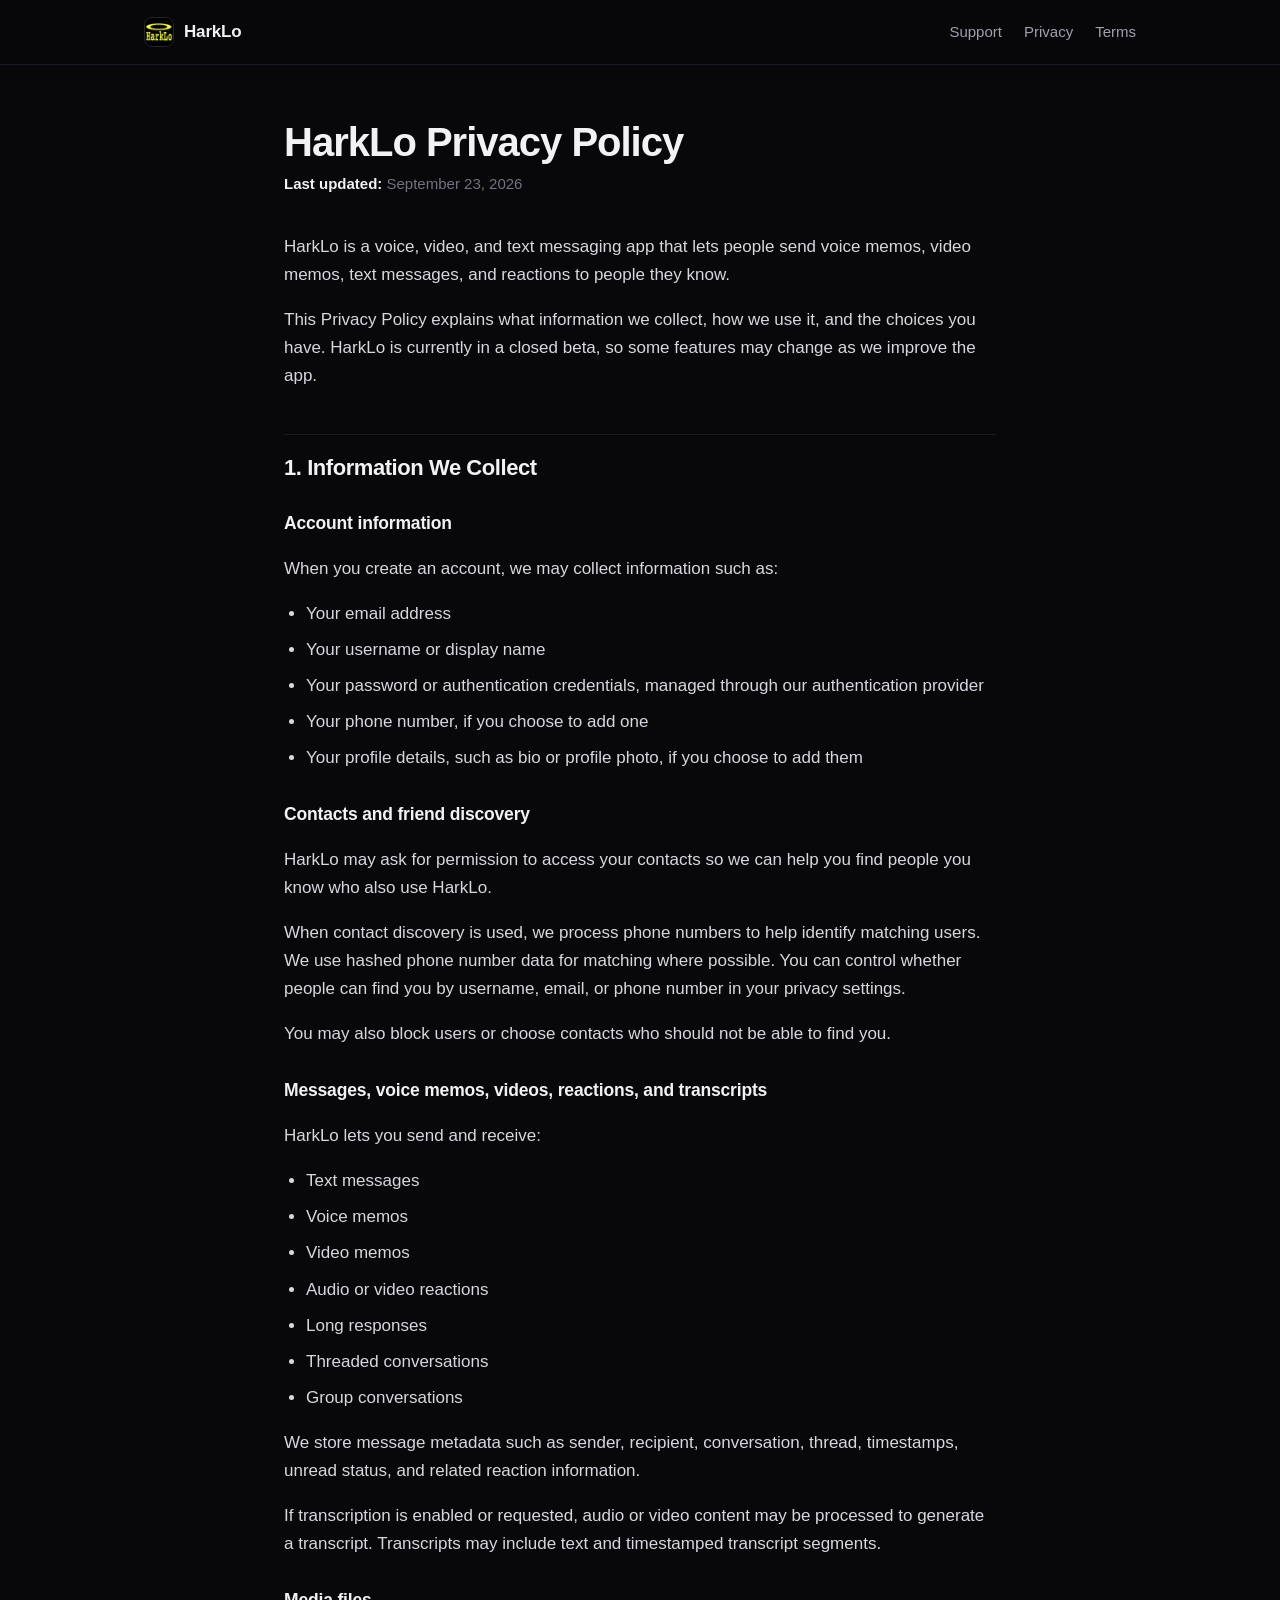
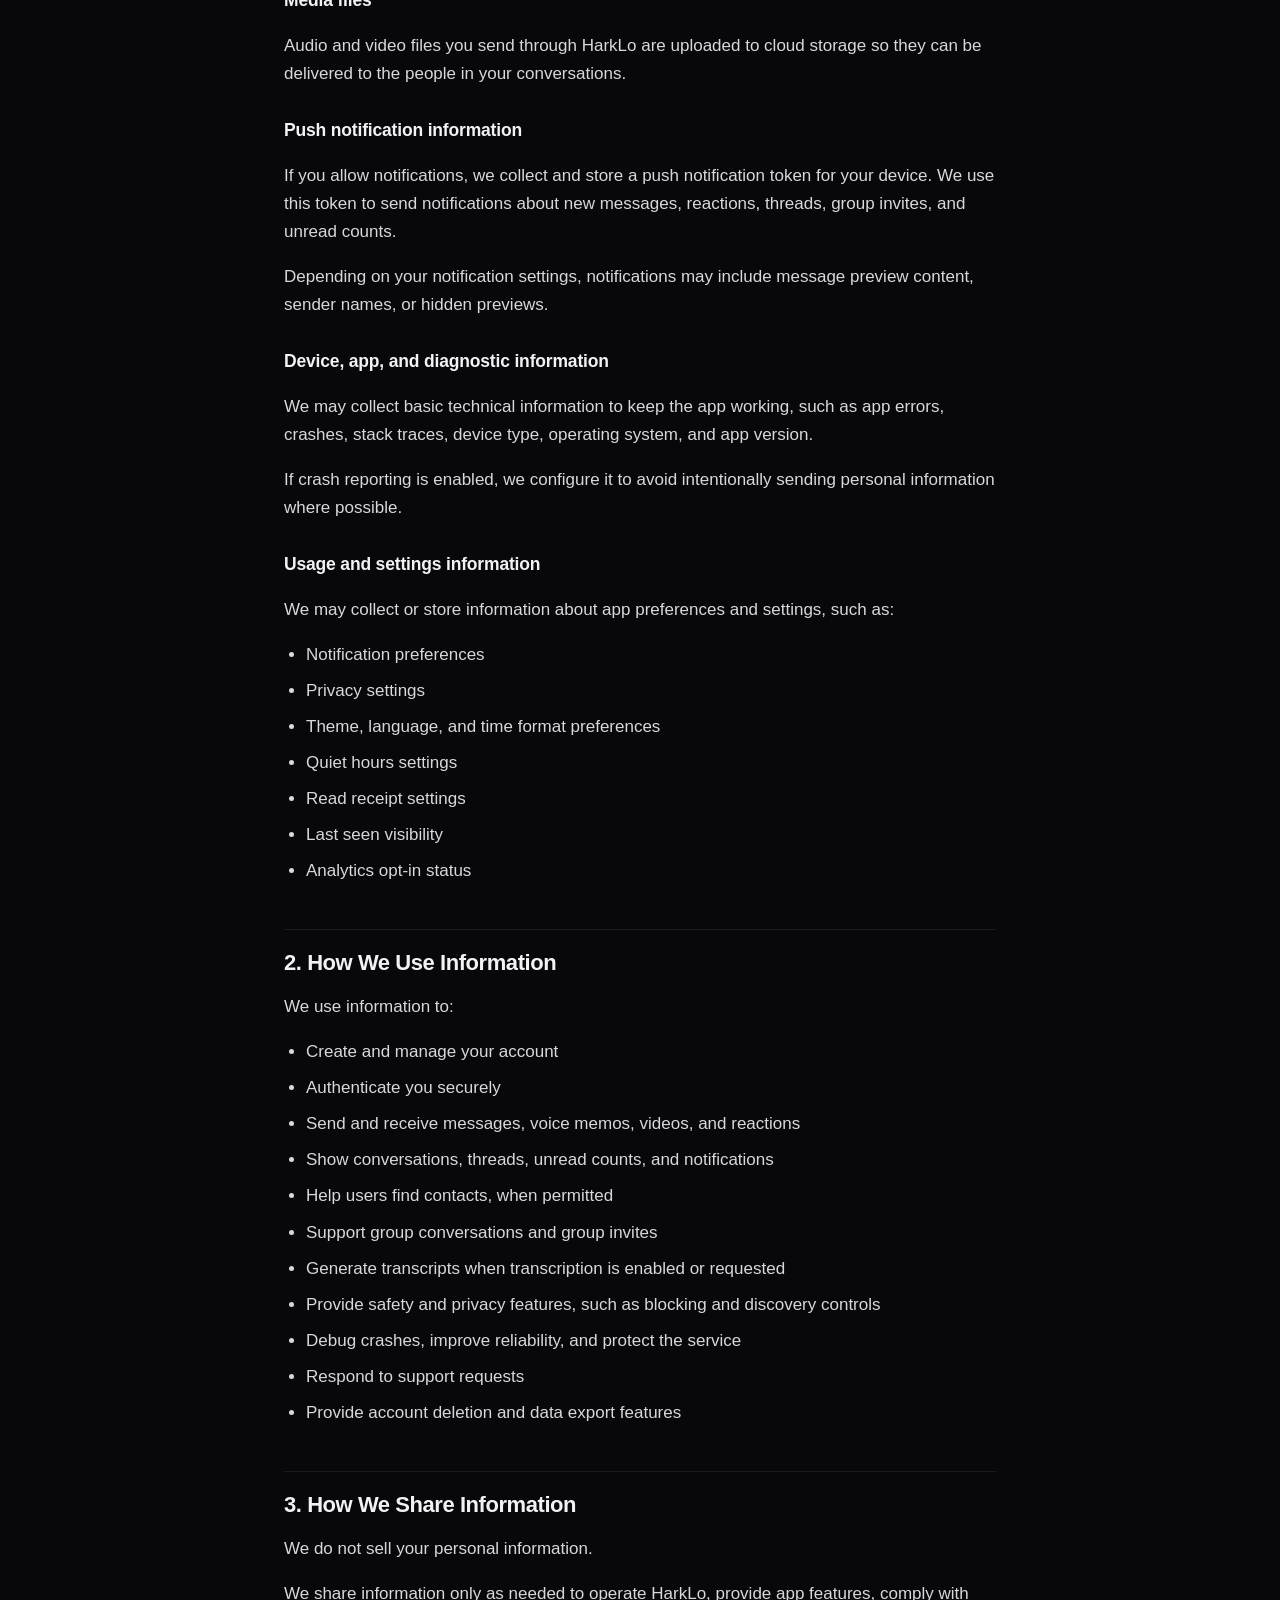
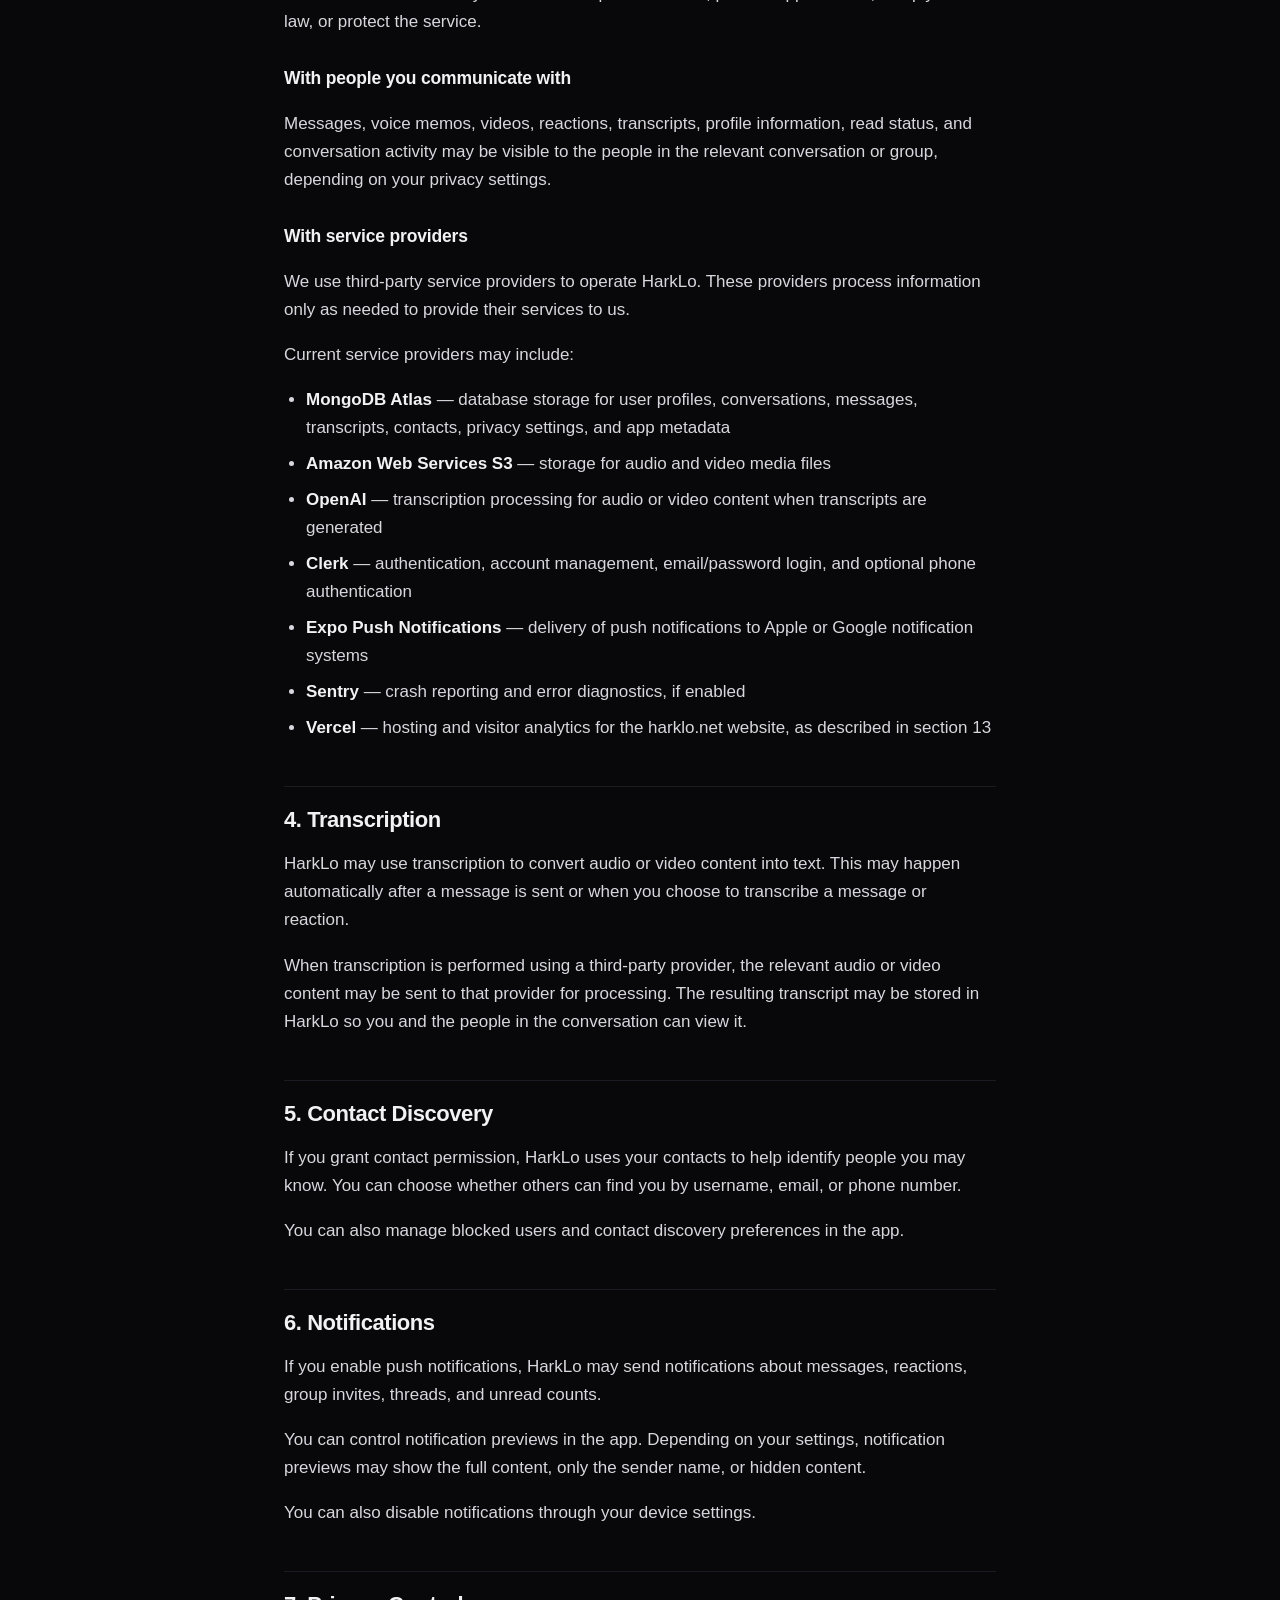
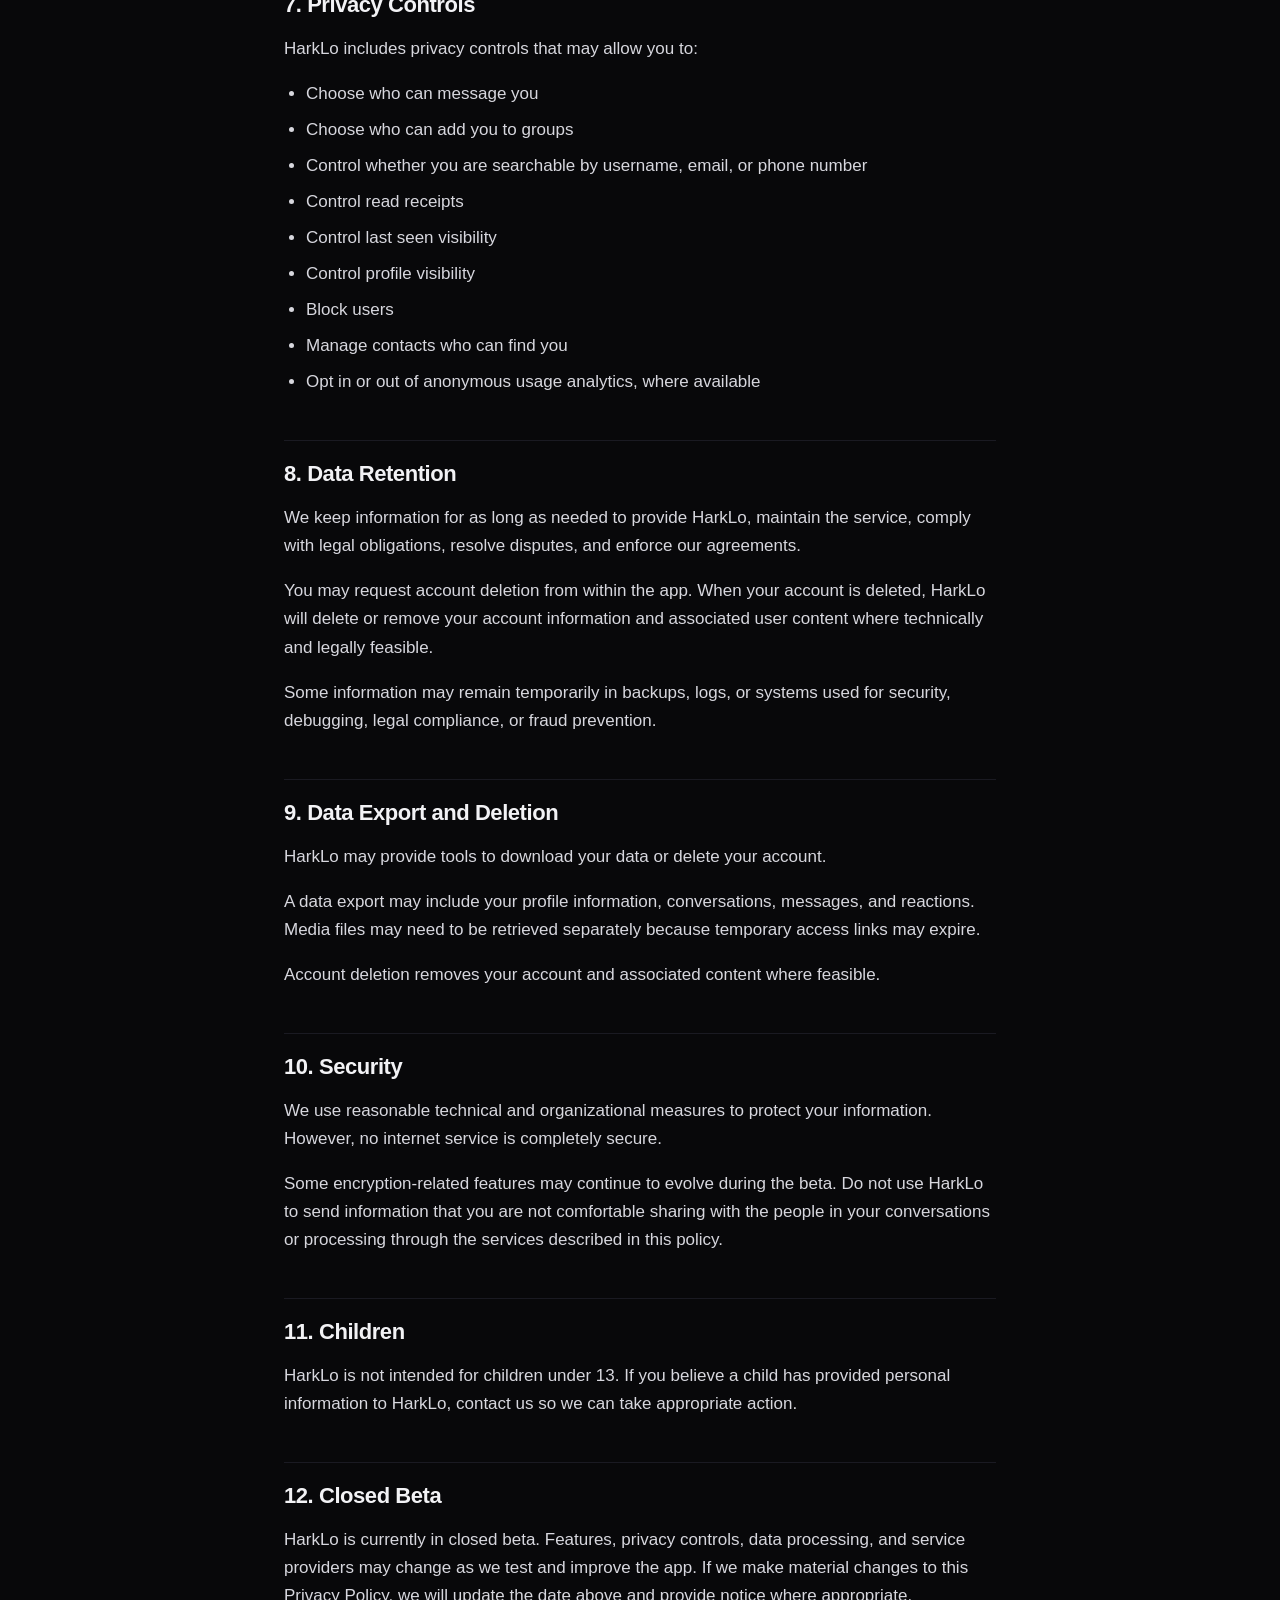
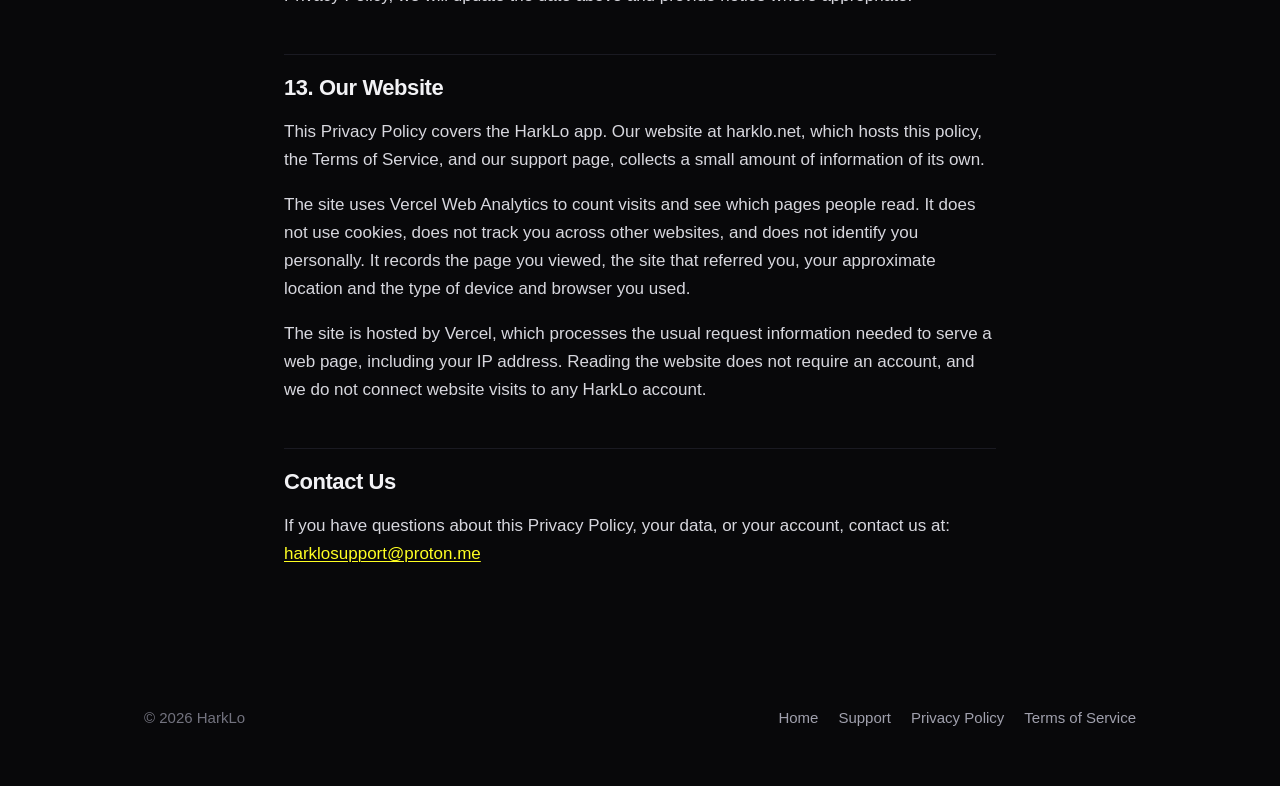
==== commit af23870f: "Disclose the website's analytics in the privacy policy harklo.net now runs Vercel Web Analytics, and" ====
--- a/privacy/index.html
+++ b/privacy/index.html
@@ -26,7 +26,7 @@
     <main class="doc">
     <h1>HarkLo Privacy Policy</h1>
 
-    <p class="updated"><strong>Last updated:</strong> June 5, 2026</p>
+    <p class="updated"><strong>Last updated:</strong> September 23, 2026</p>
 
    <p>
   HarkLo is a voice, video, and text messaging app that lets people send
@@ -193,6 +193,7 @@
   <li><strong>Clerk</strong> — authentication, account management, email/password login, and optional phone authentication</li>
   <li><strong>Expo Push Notifications</strong> — delivery of push notifications to Apple or Google notification systems</li>
   <li><strong>Sentry</strong> — crash reporting and error diagnostics, if enabled</li>
+  <li><strong>Vercel</strong> — hosting and visitor analytics for the harklo.net website, as described in section 13</li>
 </ul>
 
 <h2>4. Transcription</h2>
@@ -316,6 +317,29 @@
   material changes to this Privacy Policy, we will update the date above and
   provide notice where appropriate.
 </p>
+<h2>13. Our Website</h2>
+
+<p>
+  This Privacy Policy covers the HarkLo app. Our website at harklo.net, which
+  hosts this policy, the Terms of Service, and our support page, collects a
+  small amount of information of its own.
+</p>
+
+<p>
+  The site uses Vercel Web Analytics to count visits and see which pages people
+  read. It does not use cookies, does not track you across other websites, and
+  does not identify you personally. It records the page you viewed, the site
+  that referred you, your approximate location and the type of device and
+  browser you used.
+</p>
+
+<p>
+  The site is hosted by Vercel, which processes the usual request information
+  needed to serve a web page, including your IP address. Reading the website
+  does not require an account, and we do not connect website visits to any
+  HarkLo account.
+</p>
+
     <h2>Contact Us</h2>
     <p>
       If you have questions about this Privacy Policy, your data, or your account,
@@ -335,5 +359,6 @@
         </nav>
       </div>
     </footer>
+    <script defer src="/_vercel/insights/script.js"></script>
   </body>
 </html>
--- a/style.css
+++ b/style.css
@@ -255,13 +255,18 @@
 .step h3 { margin: 16px 0 6px; font-size: 19px; letter-spacing: -0.01em; }
 .step p { margin: 0; color: var(--muted); font-size: 16px; }
 
+/* Flex rather than grid so a final short row (5 cards, 3 + 2) centers
+   instead of hanging off to the left. */
 .cards {
-  display: grid;
-  grid-template-columns: repeat(3, 1fr);
+  display: flex;
+  flex-wrap: wrap;
+  justify-content: center;
   gap: 18px;
 }
 
 .card {
+  flex: 1 1 280px;
+  max-width: 328px;
   background: var(--surface);
   border: 1px solid var(--line-soft);
   border-radius: var(--radius);
